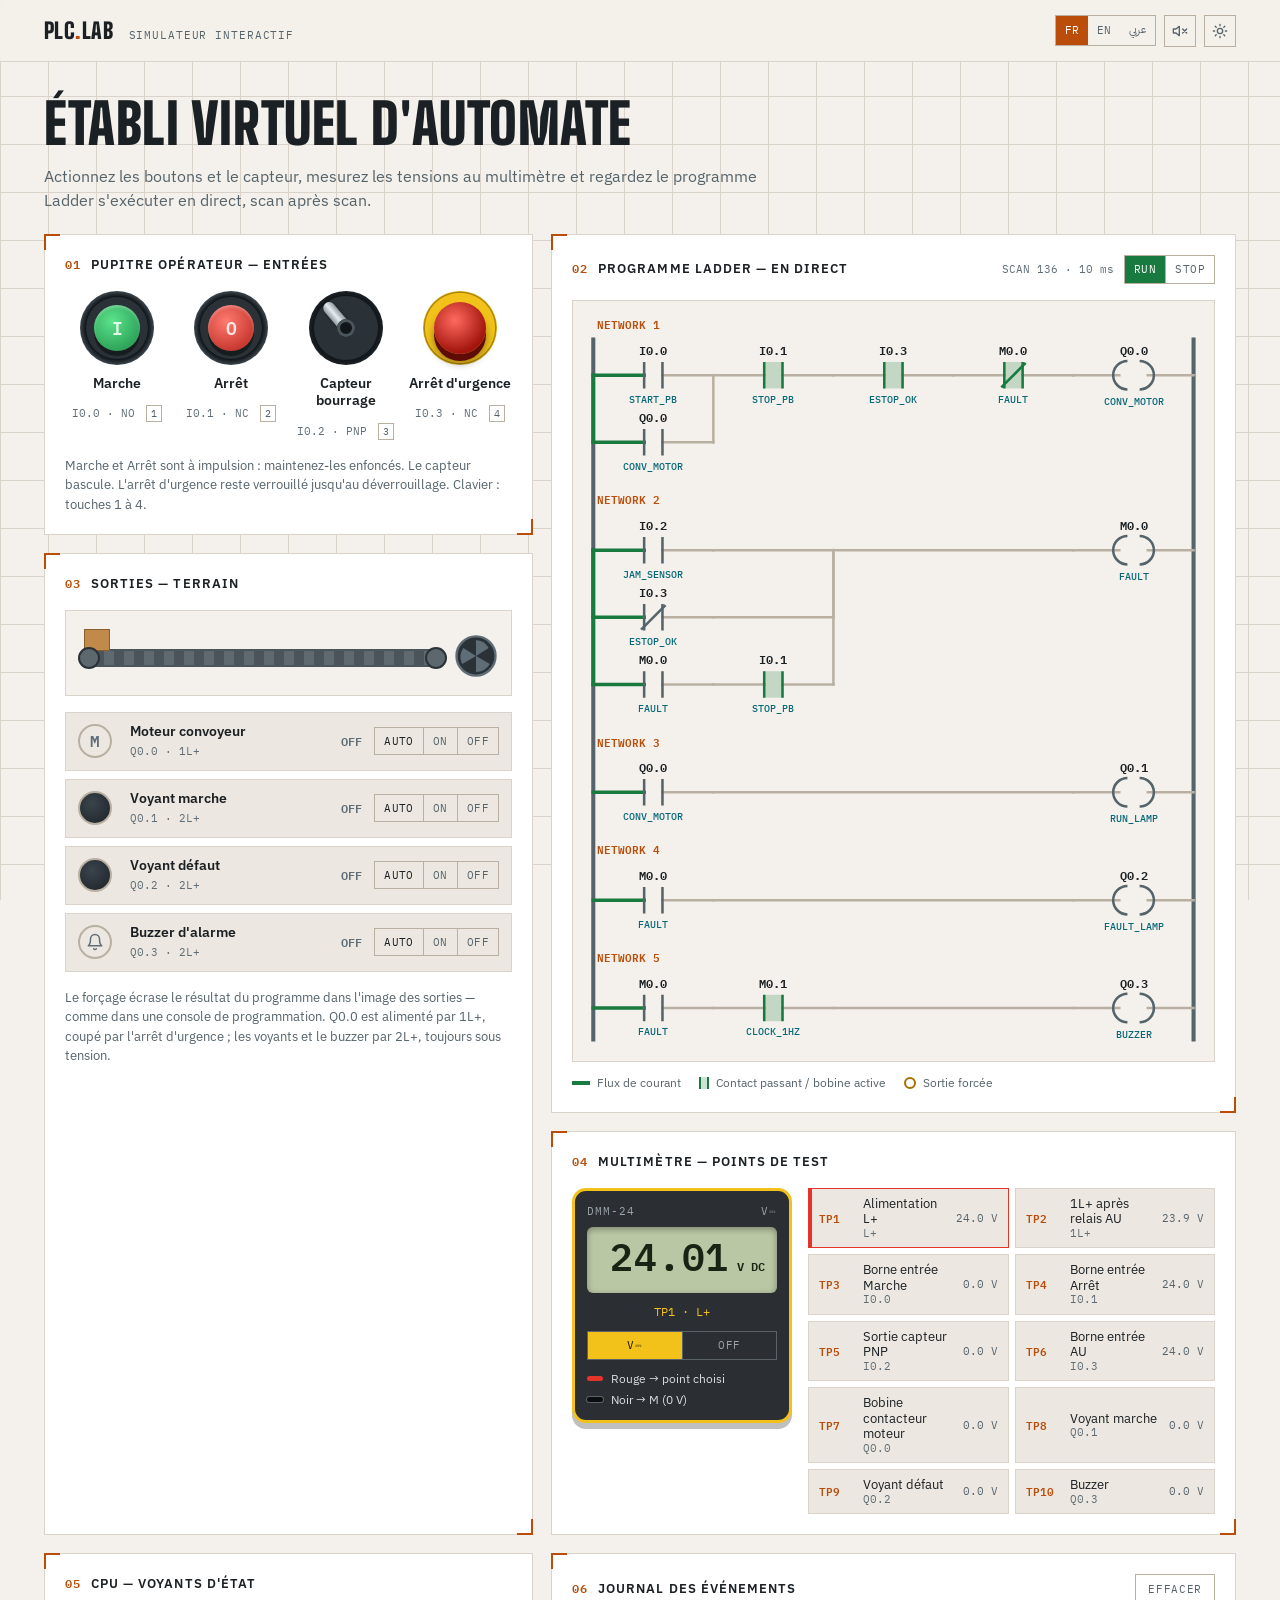
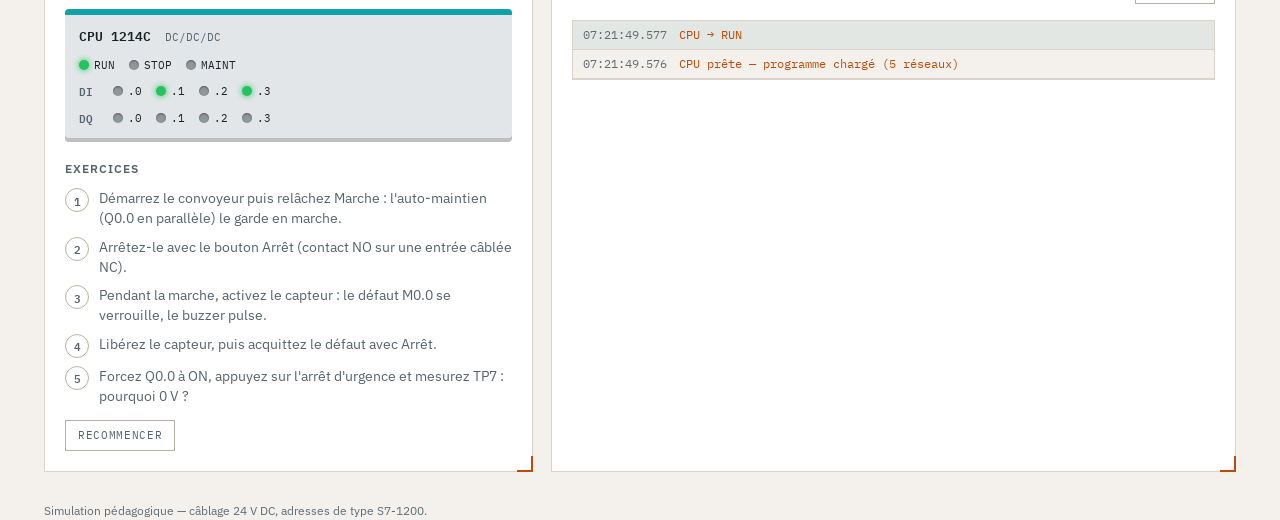
==== plc-lab/index.html @ 87f45513 "Add PLC Lab: interactive PLC workbench simulator Standalone static app in plc-lab/: momentary Start/" ====
<!DOCTYPE html>
<html lang="fr">
<head>
<meta charset="UTF-8">
<meta name="viewport" content="width=device-width, initial-scale=1.0">
<title>PLC Lab — Simulateur interactif d'automate</title>
<meta name="description" content="Établi virtuel en temps réel : boutons, capteur, arrêt d'urgence, multimètre, schéma à contacts (Ladder) animé et sorties d'un convoyeur.">
<meta name="theme-color" content="#12171A">
<link rel="icon" href="assets/favicon.svg" type="image/svg+xml">
<link rel="preconnect" href="https://fonts.googleapis.com">
<link rel="preconnect" href="https://fonts.gstatic.com" crossorigin>
<link href="https://fonts.googleapis.com/css2?family=Big+Shoulders+Display:wght@700;900&family=IBM+Plex+Sans:wght@400;500;600&family=IBM+Plex+Mono:wght@400;500;600&family=IBM+Plex+Sans+Arabic:wght@400;500;600;700&display=swap" rel="stylesheet">
<script>
  /* Language, direction and theme before first paint, so RTL / light mode never flash. */
  (function () {
    var l = 'fr', th = 'dark';
    try {
      var q = new URLSearchParams(location.search).get('lang'), s = localStorage.getItem('plclab.lang');
      l = /^(fr|en|ar)$/.test(q) ? q : /^(fr|en|ar)$/.test(s) ? s : 'fr';
      var st = localStorage.getItem('plclab.theme');
      th = (st === 'light' || st === 'dark') ? st : (matchMedia('(prefers-color-scheme: light)').matches ? 'light' : 'dark');
    } catch (e) {}
    document.documentElement.lang = l;
    document.documentElement.dir = l === 'ar' ? 'rtl' : 'ltr';
    document.documentElement.setAttribute('data-theme', th);
  })();
</script>
<link rel="stylesheet" href="css/style.css">
</head>
<body>

<header>
  <div class="wrap bar">
    <div class="logo">PLC<span>.</span>LAB <small data-i18n="brand.sub">Simulateur interactif</small></div>
    <div class="bar-right">
      <div class="lang" role="group" data-i18n-label="lang.label" aria-label="Langue">
        <button type="button" data-lang="fr" lang="fr" aria-pressed="true">FR</button>
        <button type="button" data-lang="en" lang="en" aria-pressed="false">EN</button>
        <button type="button" data-lang="ar" lang="ar" aria-pressed="false">عربي</button>
      </div>
      <button type="button" class="icon-btn" id="soundToggle" aria-pressed="false" data-i18n-label="sound.toggle" aria-label="Son du buzzer">
        <svg class="ico-on" viewBox="0 0 24 24" width="16" height="16" fill="none" stroke="currentColor" stroke-width="2" stroke-linecap="round" stroke-linejoin="round" aria-hidden="true"><path d="M11 5 6 9H2v6h4l5 4z"/><path d="M15.5 8.5a5 5 0 0 1 0 7M19 5a10 10 0 0 1 0 14"/></svg>
        <svg class="ico-off" viewBox="0 0 24 24" width="16" height="16" fill="none" stroke="currentColor" stroke-width="2" stroke-linecap="round" stroke-linejoin="round" aria-hidden="true"><path d="M11 5 6 9H2v6h4l5 4z"/><path d="m22 9-6 6M16 9l6 6"/></svg>
      </button>
      <button type="button" class="icon-btn" id="themeToggle" data-i18n-label="theme.toggle" aria-label="Thème clair / sombre">
        <svg class="ico-sun" viewBox="0 0 24 24" width="16" height="16" fill="none" stroke="currentColor" stroke-width="2" stroke-linecap="round" aria-hidden="true"><circle cx="12" cy="12" r="4"/><path d="M12 2v2M12 20v2M4.9 4.9l1.4 1.4M17.7 17.7l1.4 1.4M2 12h2M20 12h2M4.9 19.1l1.4-1.4M17.7 6.3l1.4-1.4"/></svg>
        <svg class="ico-moon" viewBox="0 0 24 24" width="16" height="16" fill="none" stroke="currentColor" stroke-width="2" stroke-linecap="round" stroke-linejoin="round" aria-hidden="true"><path d="M21 12.8A9 9 0 1 1 11.2 3a7 7 0 0 0 9.8 9.8z"/></svg>
      </button>
    </div>
  </div>
</header>

<main class="wrap">
  <section class="intro">
    <h1 data-i18n="intro.title">Établi virtuel d'automate</h1>
    <p data-i18n="intro.p">Actionnez les boutons et le capteur, mesurez les tensions au multimètre et regardez le programme Ladder s'exécuter en direct, scan après scan.</p>
  </section>

  <div class="grid">
    <!-- ===== FIELD INPUTS ===== -->
    <section class="panel p-inputs" aria-labelledby="h-inputs">
      <h2 id="h-inputs"><span class="num">01</span><span data-i18n="in.title">Pupitre opérateur — entrées</span></h2>
      <div class="inputs">
        <div class="device">
          <button type="button" class="pb pb-start" id="btnStart" aria-pressed="false" data-i18n-label="in.start.label" aria-label="Bouton Marche (maintenir)"><span>I</span></button>
          <div class="dev-name" data-i18n="in.start">Marche</div>
          <div class="dev-meta mono">I0.0 · NO <kbd>1</kbd></div>
        </div>
        <div class="device">
          <button type="button" class="pb pb-stop" id="btnStop" aria-pressed="false" data-i18n-label="in.stop.label" aria-label="Bouton Arrêt (maintenir)"><span>O</span></button>
          <div class="dev-name" data-i18n="in.stop">Arrêt</div>
          <div class="dev-meta mono">I0.1 · NC <kbd>2</kbd></div>
        </div>
        <div class="device">
          <button type="button" class="toggle" id="swSensor" role="switch" aria-checked="false" data-i18n-label="in.sensor.label" aria-label="Capteur de bourrage"><span class="lever"></span></button>
          <div class="dev-name" data-i18n="in.sensor">Capteur</div>
          <div class="dev-meta mono">I0.2 · PNP <kbd>3</kbd></div>
        </div>
        <div class="device">
          <button type="button" class="estop" id="btnEstop" aria-pressed="false" data-i18n-label="in.estop.label" aria-label="Arrêt d'urgence (verrouillé)"><span class="mushroom"></span></button>
          <div class="dev-name" data-i18n="in.estop">Arrêt d'urgence</div>
          <div class="dev-meta mono">I0.3 · NC <kbd>4</kbd></div>
        </div>
      </div>
      <p class="hint" data-i18n="in.hint">Marche et Arrêt sont à impulsion : maintenez‑les enfoncés. Le capteur bascule. L'arrêt d'urgence reste verrouillé jusqu'au déverrouillage.</p>
    </section>

    <!-- ===== LADDER ===== -->
    <section class="panel p-ladder" aria-labelledby="h-ladder">
      <div class="panel-head">
        <h2 id="h-ladder"><span class="num">02</span><span data-i18n="lad.title">Programme Ladder — en direct</span></h2>
        <div class="cpu-ctl">
          <span class="scan mono" id="scanInfo">SCAN 0</span>
          <div class="seg" role="group" data-i18n-label="cpu.mode" aria-label="Mode de la CPU">
            <button type="button" data-mode="run" aria-pressed="true">RUN</button>
            <button type="button" data-mode="stop" aria-pressed="false">STOP</button>
          </div>
        </div>
      </div>
      <div class="ladder-scroll" dir="ltr"><svg id="ladder" class="ladder" role="img" data-i18n-label="lad.label" aria-label="Schéma à contacts"></svg></div>
      <div class="legend">
        <span><i class="lg lg-pow"></i><span data-i18n="lad.leg.power">Flux de courant</span></span>
        <span><i class="lg lg-true"></i><span data-i18n="lad.leg.true">Contact passant / bobine active</span></span>
        <span><i class="lg lg-force"></i><span data-i18n="lad.leg.force">Sortie forcée</span></span>
      </div>
    </section>

    <!-- ===== OUTPUTS ===== -->
    <section class="panel p-outputs" aria-labelledby="h-outputs">
      <h2 id="h-outputs"><span class="num">03</span><span data-i18n="out.title">Sorties — terrain</span></h2>

      <div class="conveyor" id="conveyor" aria-hidden="true">
        <div class="belt"><div class="boxes"><i></i><i></i><i></i></div></div>
        <div class="rollers"><b></b><b></b></div>
        <div class="motor"><svg viewBox="0 0 40 40"><circle cx="20" cy="20" r="17"/><g class="fan"><path d="M20 20 L20 6 A14 14 0 0 1 31 13 Z"/><path d="M20 20 L32 27 A14 14 0 0 1 20 34 Z" /><path d="M20 20 L8 27 A14 14 0 0 1 9 13 Z"/></g></svg></div>
      </div>

      <div class="outputs">
        <div class="out" data-out="Q0.0">
          <div class="out-ico ico-motor" aria-hidden="true">M</div>
          <div class="out-txt"><div class="dev-name" data-i18n="out.motor">Moteur convoyeur</div><div class="dev-meta mono">Q0.0 · 1L+</div></div>
          <div class="state mono" data-state>OFF</div>
          <div class="seg force" role="group" data-i18n-label="out.force" aria-label="Forçage">
            <button type="button" data-force="auto" aria-pressed="true">AUTO</button><button type="button" data-force="on" aria-pressed="false">ON</button><button type="button" data-force="off" aria-pressed="false">OFF</button>
          </div>
        </div>
        <div class="out" data-out="Q0.1">
          <div class="out-ico lamp lamp-green" aria-hidden="true"></div>
          <div class="out-txt"><div class="dev-name" data-i18n="out.run">Voyant marche</div><div class="dev-meta mono">Q0.1 · 2L+</div></div>
          <div class="state mono" data-state>OFF</div>
          <div class="seg force" role="group" data-i18n-label="out.force" aria-label="Forçage">
            <button type="button" data-force="auto" aria-pressed="true">AUTO</button><button type="button" data-force="on" aria-pressed="false">ON</button><button type="button" data-force="off" aria-pressed="false">OFF</button>
          </div>
        </div>
        <div class="out" data-out="Q0.2">
          <div class="out-ico lamp lamp-red" aria-hidden="true"></div>
          <div class="out-txt"><div class="dev-name" data-i18n="out.fault">Voyant défaut</div><div class="dev-meta mono">Q0.2 · 2L+</div></div>
          <div class="state mono" data-state>OFF</div>
          <div class="seg force" role="group" data-i18n-label="out.force" aria-label="Forçage">
            <button type="button" data-force="auto" aria-pressed="true">AUTO</button><button type="button" data-force="on" aria-pressed="false">ON</button><button type="button" data-force="off" aria-pressed="false">OFF</button>
          </div>
        </div>
        <div class="out" data-out="Q0.3">
          <div class="out-ico ico-buzzer" aria-hidden="true"><svg viewBox="0 0 24 24" fill="none" stroke="currentColor" stroke-width="2" stroke-linecap="round" stroke-linejoin="round"><path d="M6 8a6 6 0 0 1 12 0c0 7 3 9 3 9H3s3-2 3-9"/><path d="M10.3 21a1.9 1.9 0 0 0 3.4 0"/></svg></div>
          <div class="out-txt"><div class="dev-name" data-i18n="out.buzzer">Buzzer d'alarme</div><div class="dev-meta mono">Q0.3 · 2L+</div></div>
          <div class="state mono" data-state>OFF</div>
          <div class="seg force" role="group" data-i18n-label="out.force" aria-label="Forçage">
            <button type="button" data-force="auto" aria-pressed="true">AUTO</button><button type="button" data-force="on" aria-pressed="false">ON</button><button type="button" data-force="off" aria-pressed="false">OFF</button>
          </div>
        </div>
      </div>
      <p class="hint" data-i18n="out.hint">Le forçage écrase le résultat du programme dans l'image des sorties — comme dans une console de programmation. Q0.0 est alimenté par 1L+, coupé par l'arrêt d'urgence ; les voyants et le buzzer par 2L+, toujours sous tension.</p>
    </section>

    <!-- ===== MULTIMETER ===== -->
    <section class="panel p-meter" aria-labelledby="h-meter">
      <h2 id="h-meter"><span class="num">04</span><span data-i18n="dmm.title">Multimètre — points de test</span></h2>
      <div class="meter-wrap">
        <div class="dmm">
          <div class="dmm-top mono"><span>DMM-24</span><span id="dmmMode">V⎓</span></div>
          <div class="lcd mono" dir="ltr" aria-live="polite"><span id="dmmValue">0.00</span><small id="dmmUnit">V DC</small></div>
          <div class="dmm-probe mono" id="dmmProbe">TP1</div>
          <div class="seg dmm-dial" role="group" data-i18n-label="dmm.mode" aria-label="Calibre">
            <button type="button" data-dmm="vdc" aria-pressed="true">V⎓</button><button type="button" data-dmm="off" aria-pressed="false">OFF</button>
          </div>
          <div class="leads"><span class="lead red" data-i18n="dmm.red">Rouge → point choisi</span><span class="lead black" data-i18n="dmm.black">Noir → M (0 V)</span></div>
        </div>
        <div class="tps" id="testPoints" role="group" data-i18n-label="dmm.tps" aria-label="Points de test"></div>
      </div>
    </section>

    <!-- ===== PLC MODULE + EXERCISES ===== -->
    <section class="panel p-cpu" aria-labelledby="h-cpu">
      <h2 id="h-cpu"><span class="num">05</span><span data-i18n="cpu.title">CPU — voyants d'état</span></h2>
      <div class="cpu mono" dir="ltr">
        <div class="cpu-name">CPU 1214C <small>DC/DC/DC</small></div>
        <div class="cpu-leds">
          <span><i class="led" id="ledRun"></i>RUN</span>
          <span><i class="led led-y" id="ledStop"></i>STOP</span>
          <span><i class="led led-y" id="ledForce"></i>MAINT</span>
        </div>
        <div class="io-row"><span class="io-lbl">DI</span><span class="io" id="ioI"></span></div>
        <div class="io-row"><span class="io-lbl">DQ</span><span class="io" id="ioQ"></span></div>
      </div>

      <h3 data-i18n="ex.title">Exercices</h3>
      <ol class="exercises" id="exercises">
        <li data-ex="seal"><span data-i18n="ex.seal">Démarrez le convoyeur puis relâchez Marche : l'auto‑maintien (Q0.0 en parallèle) le garde en marche.</span></li>
        <li data-ex="stop"><span data-i18n="ex.stop">Arrêtez‑le avec le bouton Arrêt (contact NO sur une entrée câblée NC).</span></li>
        <li data-ex="latch"><span data-i18n="ex.latch">Pendant la marche, activez le capteur : le défaut M0.0 se verrouille, le buzzer clignote.</span></li>
        <li data-ex="reset"><span data-i18n="ex.reset">Libérez le capteur, puis acquittez le défaut avec Arrêt.</span></li>
        <li data-ex="measure"><span data-i18n="ex.measure">Forcez Q0.0 à ON, appuyez sur l'arrêt d'urgence et mesurez TP7 : pourquoi 0 V ?</span></li>
      </ol>
      <button type="button" class="btn-ghost" id="exReset" data-i18n="ex.again">Recommencer</button>
    </section>

    <!-- ===== EVENT LOG ===== -->
    <section class="panel p-log" aria-labelledby="h-log">
      <div class="panel-head">
        <h2 id="h-log"><span class="num">06</span><span data-i18n="log.title">Journal des événements</span></h2>
        <button type="button" class="btn-ghost" id="logClear" data-i18n="log.clear">Effacer</button>
      </div>
      <ul class="log mono" id="log" dir="ltr" aria-live="off"></ul>
    </section>
  </div>
</main>

<footer class="wrap">
  <span data-i18n="foot">Simulation pédagogique — câblage 24 V DC, adresses de type S7‑1200.</span>
</footer>

<script src="js/i18n.js"></script>
<script src="js/ladder.js"></script>
<script src="js/app.js"></script>
</body>
</html>
---- plc-lab/css/style.css ----
:root{
  --bg:#12171A;
  --panel:#181F23;
  --panel-2:#1E262B;
  --line:#2B3439;
  --line-bright:#3C4850;
  --text:#EAF0F2;
  --text-dim:#8FA0A8;
  --text-faint:#5C6A70;
  --orange:#FF7A1A;
  --cyan:#4FD1E8;
  --green:#5FD98A;
  --red:#FF5A4E;
  --yellow:#FFC83D;
  --wire-off:#3C4850;
  --header-bg:rgba(18,23,26,0.88);
  --lcd-bg:#B9C7A4;
  --lcd-text:#1A2414;
  color-scheme:dark;
}
html[data-theme="light"]{
  --bg:#F4F1EC;
  --panel:#FFFFFF;
  --panel-2:#ECE8E1;
  --line:#D9D3CA;
  --line-bright:#B9B0A2;
  --text:#1B2024;
  --text-dim:#55636B;
  --text-faint:#5F6D76;
  --orange:#B94D09;
  --cyan:#086878;
  --green:#187A3E;
  --red:#C62A1F;
  --yellow:#A86E00;
  --wire-off:#B9B0A2;
  --header-bg:rgba(244,241,236,0.9);
  color-scheme:light;
}

*{box-sizing:border-box; margin:0; padding:0;}
body{
  background:var(--bg); color:var(--text);
  font-family:'IBM Plex Sans', sans-serif; line-height:1.5;
  background-image:linear-gradient(var(--line) 1px, transparent 1px), linear-gradient(90deg, var(--line) 1px, transparent 1px);
  background-size:48px 48px; background-attachment:fixed;
  -webkit-tap-highlight-color:transparent;
}
html[lang="ar"] body{font-family:'IBM Plex Sans Arabic', 'IBM Plex Sans', sans-serif;}
@media (prefers-reduced-motion: reduce){
  *{animation-duration:0.01ms !important; animation-iteration-count:1 !important; transition-duration:0.01ms !important;}
}
.mono, kbd{font-family:'IBM Plex Mono', monospace;}
button{font:inherit; color:inherit; cursor:pointer; background:none; border:0;}
button:focus-visible{outline:2px solid var(--cyan); outline-offset:3px;}
.wrap{max-width:1240px; margin:0 auto; padding:0 24px;}
@media (max-width:600px){ .wrap{padding:0 16px;} }

/* ===== header ===== */
header{position:sticky; top:0; z-index:20; background:var(--header-bg); backdrop-filter:blur(6px); border-bottom:1px solid var(--line);}
.bar{display:flex; align-items:center; justify-content:space-between; gap:12px; padding:14px 24px;}
.logo{font-family:'Big Shoulders Display', sans-serif; font-weight:900; font-size:22px; letter-spacing:0.02em; white-space:nowrap;}
.logo span{color:var(--orange);}
.logo small{font-family:'IBM Plex Mono', monospace; font-weight:400; font-size:11px; letter-spacing:0.08em; color:var(--text-dim); text-transform:uppercase; margin-inline-start:10px;}
@media (max-width:600px){ .logo small{display:none;} .bar{padding:12px 16px;} }
.bar-right{display:flex; align-items:center; gap:8px;}
.lang{display:flex; border:1px solid var(--line-bright);}
.lang button{font-family:'IBM Plex Mono', monospace; font-size:11px; padding:6px 9px; color:var(--text-dim);}
.lang button[lang="ar"]{font-family:'IBM Plex Sans Arabic', sans-serif;}
.lang button[aria-pressed="true"]{background:var(--orange); color:#161311;}
html[data-theme="light"] .lang button[aria-pressed="true"]{color:#fff;}
.icon-btn{width:32px; height:32px; display:grid; place-items:center; border:1px solid var(--line-bright); color:var(--text-dim);}
.icon-btn:hover{color:var(--cyan); border-color:var(--cyan);}
.ico-sun, html[data-theme="light"] .ico-moon{display:none;}
html[data-theme="light"] .ico-sun{display:block;}
#soundToggle .ico-on, #soundToggle[aria-pressed="true"] .ico-off{display:none;}
#soundToggle[aria-pressed="true"] .ico-on{display:block;}
#soundToggle[aria-pressed="true"]{color:var(--orange); border-color:var(--orange);}

/* ===== intro ===== */
.intro{padding:34px 0 22px; max-width:760px;}
h1{font-family:'Big Shoulders Display', sans-serif; font-weight:900; font-size:clamp(34px, 6vw, 56px); line-height:1; text-transform:uppercase; letter-spacing:0.01em;}
html[lang="ar"] h1{font-family:'IBM Plex Sans Arabic', sans-serif; font-weight:700; text-transform:none; line-height:1.25;}
.intro p{color:var(--text-dim); margin-top:12px; font-size:16px;}

/* ===== grid of panels ===== */
.grid{display:grid; grid-template-columns:minmax(0, 5fr) minmax(0, 7fr); gap:18px; padding-bottom:30px;}
.p-inputs{grid-column:1; grid-row:1;}
.p-outputs{grid-column:1; grid-row:2 / span 2;}
.p-ladder{grid-column:2; grid-row:1 / span 2;}
.p-meter{grid-column:2; grid-row:3;}
.p-cpu{grid-column:1; grid-row:4;}
.p-log{grid-column:2; grid-row:4;}
@media (max-width:980px){
  .grid{grid-template-columns:minmax(0, 1fr);}
  .grid > .panel{grid-column:1; grid-row:auto;}
}

.panel{position:relative; background:var(--panel); border:1px solid var(--line); padding:20px; min-width:0;}
.panel::before, .panel::after{content:""; position:absolute; width:14px; height:14px; pointer-events:none;}
.panel::before{top:-1px; left:-1px; border-top:2px solid var(--orange); border-left:2px solid var(--orange);}
.panel::after{bottom:-1px; right:-1px; border-bottom:2px solid var(--orange); border-right:2px solid var(--orange);}
@media (max-width:600px){ .panel{padding:16px;} }
h2{display:flex; align-items:baseline; gap:10px; font-size:13px; font-weight:600; letter-spacing:0.08em; text-transform:uppercase; margin-bottom:16px;}
html[lang="ar"] h2{letter-spacing:0; font-size:15px;}
h2 .num{font-family:'IBM Plex Mono', monospace; color:var(--orange); font-size:12px;}
h3{font-size:12px; font-weight:600; letter-spacing:0.08em; text-transform:uppercase; color:var(--text-dim); margin:22px 0 10px;}
.panel-head{display:flex; align-items:baseline; justify-content:space-between; gap:12px; flex-wrap:wrap; margin-bottom:16px;}
.panel-head h2{margin-bottom:0;}
.hint{color:var(--text-dim); font-size:13px; margin-top:16px;}
.dev-name{font-weight:600; font-size:14px; line-height:1.25;}
.dev-meta{font-size:11px; color:var(--text-faint); margin-top:3px;}
kbd{display:inline-block; font-size:10px; border:1px solid var(--line-bright); padding:0 4px; margin-inline-start:4px; color:var(--text-dim);}
@media (hover:none){ kbd{display:none;} }

.seg{display:inline-flex; border:1px solid var(--line-bright);}
.seg button{font-family:'IBM Plex Mono', monospace; font-size:11px; padding:5px 9px; color:var(--text-dim); letter-spacing:0.04em;}
.seg button + button{border-inline-start:1px solid var(--line-bright);}
.seg button[aria-pressed="true"]{background:var(--panel-2); color:var(--text);}
.seg [data-mode="run"][aria-pressed="true"]{background:var(--green); color:#0D1A12;}
.seg [data-mode="stop"][aria-pressed="true"]{background:var(--yellow); color:#1E1500;}
.seg [data-force="on"][aria-pressed="true"], .seg [data-force="off"][aria-pressed="true"]{background:var(--yellow); color:#1E1500;}
html[data-theme="light"] .seg [aria-pressed="true"][data-mode], html[data-theme="light"] .seg [aria-pressed="true"][data-force="on"], html[data-theme="light"] .seg [aria-pressed="true"][data-force="off"]{color:#fff;}
.btn-ghost{font-family:'IBM Plex Mono', monospace; font-size:11px; letter-spacing:0.06em; text-transform:uppercase; border:1px solid var(--line-bright); padding:6px 12px; color:var(--text-dim);}
.btn-ghost:hover{color:var(--cyan); border-color:var(--cyan);}

/* ===== inputs ===== */
.inputs{display:grid; grid-template-columns:repeat(4, minmax(0, 1fr)); gap:10px; text-align:center;}
@media (max-width:420px){ .inputs{grid-template-columns:repeat(2, minmax(0, 1fr)); row-gap:22px;} }
.device{display:flex; flex-direction:column; align-items:center; gap:10px; min-width:0;}
.pb, .toggle, .estop{width:74px; height:74px; border-radius:50%; position:relative; touch-action:none; user-select:none; -webkit-user-select:none;}
.pb{background:radial-gradient(circle at 50% 50%, #2A3238 58%, #11161A 60%, #3A444B 70%, #1C2328 100%); }
.pb span{position:absolute; inset:14px; border-radius:50%; display:grid; place-items:center; font-family:'IBM Plex Mono', monospace; font-weight:600; font-size:18px; color:rgba(255,255,255,0.85); transition:transform 0.06s, box-shadow 0.06s; box-shadow:0 5px 0 rgba(0,0,0,0.45), inset 0 2px 3px rgba(255,255,255,0.3);}
.pb-start span{background:radial-gradient(circle at 40% 35%, #5BE38B, #1D8C47);}
.pb-stop span{background:radial-gradient(circle at 40% 35%, #FF7A70, #B32118);}
.pb.down span{transform:translateY(4px); box-shadow:0 1px 0 rgba(0,0,0,0.45), inset 0 3px 6px rgba(0,0,0,0.45);}
.toggle{background:radial-gradient(circle, #2A3238 60%, #11161A 62%, #3A444B 100%);}
.toggle .lever{position:absolute; left:50%; top:50%; width:12px; height:36px; margin-left:-6px; margin-top:-32px; border-radius:6px; background:linear-gradient(90deg, #8D99A0, #E6ECEF, #8D99A0); transform-origin:50% 32px; transform:rotate(-40deg); transition:transform 0.15s; box-shadow:0 2px 3px rgba(0,0,0,0.5);}
.toggle::after{content:""; position:absolute; left:50%; top:50%; width:18px; height:18px; margin:-9px; border-radius:50%; background:#11161A; box-shadow:inset 0 0 0 3px #4A555C;}
.toggle[aria-checked="true"] .lever{transform:rotate(40deg);}
.toggle[aria-checked="true"]{box-shadow:0 0 0 2px var(--cyan);}
.estop{background:radial-gradient(circle, #F2C21B 66%, #A9820A 68%, #F2C21B 72%, #8A6A05 100%);}
.estop .mushroom{position:absolute; inset:11px; border-radius:50%; background:radial-gradient(circle at 40% 35%, #FF6A5F, #A3150D 70%); box-shadow:0 7px 0 #5F0B06, 0 9px 8px rgba(0,0,0,0.4); transition:transform 0.1s, box-shadow 0.1s;}
.estop[aria-pressed="true"] .mushroom{transform:translateY(5px) scale(0.96); box-shadow:0 2px 0 #5F0B06, inset 0 2px 6px rgba(0,0,0,0.4);}
.estop[aria-pressed="true"]{animation:estop-ring 1s infinite;}
@keyframes estop-ring{50%{box-shadow:0 0 0 4px rgba(255,90,78,0.45);}}

/* ===== ladder ===== */
.cpu-ctl{display:flex; align-items:center; gap:10px;}
.scan{font-size:11px; color:var(--text-faint);}
.ladder-scroll{overflow-x:auto; border:1px solid var(--line); background:var(--bg); padding:6px 4px; -webkit-overflow-scrolling:touch;}
.ladder{display:block; width:100%; height:auto;}
.ladder .rail{stroke:var(--text-dim); stroke-width:4;}
.ladder .w{stroke:var(--wire-off); stroke-width:2.5; stroke-linecap:square; transition:stroke 0.05s;}
.ladder .w.pow{stroke:var(--green); stroke-width:3.5;}
.ladder .sym{fill:none; stroke:var(--text-dim); stroke-width:2.5;}
.ladder .sym.true{stroke:var(--green);}
.ladder .pad{fill:transparent;}
.ladder .pad.true{fill:color-mix(in srgb, var(--green) 22%, transparent);}
.ladder .coil.true{stroke:var(--green); stroke-width:3.5;}
.ladder .coil.forced{stroke:var(--yellow);}
.ladder .addr{font:600 12px 'IBM Plex Mono', monospace; fill:var(--text); text-anchor:middle;}
.ladder .tag{font:500 10px 'IBM Plex Mono', monospace; fill:var(--cyan); text-anchor:middle;}
.ladder .cmt{font:400 11.5px 'IBM Plex Sans', 'IBM Plex Sans Arabic', sans-serif; fill:var(--text-dim);}
.ladder .cmt-n{font:600 10.5px 'IBM Plex Mono', monospace; fill:var(--orange);}
.ladder .fbadge{font:700 11px 'IBM Plex Mono', monospace; fill:var(--yellow); opacity:0;}
.ladder .fbadge.show{opacity:1;}
.ladder.stopped .rail{stroke:var(--yellow);}
.legend{display:flex; flex-wrap:wrap; gap:6px 18px; margin-top:12px; font-size:12px; color:var(--text-dim);}
.legend > span{display:inline-flex; align-items:center; gap:7px;}
.lg{display:inline-block; width:18px; height:4px;}
.lg-pow{background:var(--green);}
.lg-true{height:12px; width:10px; border:2px solid var(--green); border-block:0; background:color-mix(in srgb, var(--green) 22%, transparent);}
.lg-force{height:12px; width:12px; border-radius:50%; border:2px solid var(--yellow);}

/* ===== outputs ===== */
.conveyor{position:relative; height:86px; margin-bottom:16px; border:1px solid var(--line); background:var(--bg); overflow:hidden;}
.belt{position:absolute; left:18px; right:70px; top:38px; height:18px; border-radius:9px; background:repeating-linear-gradient(90deg, #2E373D 0 10px, #232A2F 10px 20px); box-shadow:inset 0 0 0 2px #4A555C;}
html[data-theme="light"] .belt{background:repeating-linear-gradient(90deg, #5E6970 0 10px, #4A545A 10px 20px);}
.conveyor.running .belt{animation:belt 0.5s linear infinite;}
@keyframes belt{to{background-position:20px 0;}}
.boxes{position:absolute; left:0; right:0; bottom:16px; height:24px;}
.boxes i{position:absolute; bottom:0; width:26px; height:22px; background:#C08A4A; border:1px solid #8A5E2C; animation:box 6s linear infinite; animation-play-state:paused;}
.boxes i:nth-child(2){animation-delay:-2s;} .boxes i:nth-child(3){animation-delay:-4s;}
.conveyor.running .boxes i{animation-play-state:running;}
@keyframes box{from{left:-30px;} to{left:100%;}}
.rollers b{position:absolute; top:36px; width:22px; height:22px; border-radius:50%; background:#5C676E; border:2px solid #2A3238;}
.rollers b:first-child{left:12px;} .rollers b:last-child{right:64px;}
.motor{position:absolute; right:12px; top:22px; width:46px; height:46px;}
.motor svg{width:100%; height:100%;}
.motor circle{fill:#2A3238; stroke:var(--text-faint); stroke-width:2;}
.motor .fan path{fill:var(--text-faint);}
.motor .fan{transform-origin:20px 20px;}
.conveyor.running .motor circle{stroke:var(--green);}
.conveyor.running .motor .fan path{fill:var(--green);}
.conveyor.running .motor .fan{animation:spin 0.6s linear infinite;}
@keyframes spin{to{transform:rotate(360deg);}}
[dir="rtl"] .conveyor{direction:ltr;}

.outputs{display:flex; flex-direction:column; gap:8px;}
.out{display:grid; grid-template-columns:40px minmax(0, 1fr) auto auto; align-items:center; gap:12px; padding:10px 12px; border:1px solid var(--line); background:var(--panel-2);}
.out.forced{border-color:var(--yellow);}
@media (max-width:480px){
  .out{grid-template-columns:40px minmax(0, 1fr) auto;}
  .out .force{grid-column:1 / -1; justify-self:start;}
}
.out-ico{width:34px; height:34px; border-radius:50%; display:grid; place-items:center; color:var(--text-faint); border:2px solid var(--line-bright);}
.ico-motor{font-family:'IBM Plex Mono', monospace; font-weight:600;}
.ico-buzzer svg{width:18px; height:18px;}
.lamp{background:radial-gradient(circle at 40% 35%, #3A444B, #1C2328);}
.out.on .lamp-green{background:radial-gradient(circle at 40% 35%, #B8FFD0, #2EC266 60%); border-color:#2EC266; box-shadow:0 0 16px 3px rgba(46,194,102,0.6);}
.out.on .lamp-red{background:radial-gradient(circle at 40% 35%, #FFC4BE, #E5352A 60%); border-color:#E5352A; box-shadow:0 0 16px 3px rgba(229,53,42,0.6);}
.out.on .ico-motor{color:var(--green); border-color:var(--green);}
.out.on .ico-buzzer{color:var(--orange); border-color:var(--orange); animation:buzz 0.12s linear infinite;}
@keyframes buzz{50%{transform:translateX(1px) rotate(4deg);}}
.state{font-size:12px; font-weight:600; color:var(--text-faint); min-width:30px; text-align:end;}
.out.on .state{color:var(--green);}
.state.dead{color:var(--yellow);}

/* ===== multimeter ===== */
.meter-wrap{display:grid; grid-template-columns:220px minmax(0, 1fr); gap:16px; align-items:start;}
@media (max-width:640px){ .meter-wrap{grid-template-columns:minmax(0, 1fr);} }
.dmm{background:#2B2F33; border:3px solid #F2C21B; border-radius:14px; padding:12px; color:#D8DEE1; box-shadow:0 6px 0 rgba(0,0,0,0.25);}
.dmm-top{display:flex; justify-content:space-between; font-size:11px; letter-spacing:0.08em; color:#9AA5AB; margin-bottom:8px;}
.lcd{background:var(--lcd-bg); color:var(--lcd-text); border-radius:6px; padding:10px 12px; display:flex; align-items:baseline; justify-content:flex-end; gap:8px; min-height:66px; box-shadow:inset 0 2px 6px rgba(0,0,0,0.35);}
.lcd span{font-size:38px; font-weight:600; letter-spacing:0.02em; line-height:1;}
.lcd small{font-size:12px; font-weight:600;}
.meter-wrap.off .lcd{background:#7E8A72;}
.dmm-probe{font-size:12px; text-align:center; margin:10px 0; color:#F2C21B;}
.dmm-dial{display:flex; justify-content:center; width:100%; border-color:#5A636A;}
.dmm-dial button{flex:1; color:#9AA5AB;}
.dmm-dial button + button{border-color:#5A636A;}
.dmm-dial button[aria-pressed="true"]{background:#F2C21B; color:#1E1500;}
.leads{display:flex; flex-direction:column; gap:4px; margin-top:10px; font-size:11.5px;}
.lead{display:flex; align-items:center; gap:8px;}
.lead::before{content:""; width:16px; height:5px; border-radius:3px;}
.lead.red::before{background:#E5352A;} .lead.black::before{background:#0B0D0E; box-shadow:0 0 0 1px #5A636A;}
.tps{display:grid; grid-template-columns:repeat(2, minmax(0, 1fr)); gap:6px;}
@media (max-width:380px){ .tps{grid-template-columns:minmax(0, 1fr);} }
.tp{display:flex; align-items:center; gap:10px; text-align:start; border:1px solid var(--line); background:var(--panel-2); padding:7px 10px; min-width:0;}
.tp:hover{border-color:var(--line-bright);}
.tp[aria-pressed="true"]{border-color:#E5352A; box-shadow:inset 3px 0 0 #E5352A;}
[dir="rtl"] .tp[aria-pressed="true"]{box-shadow:inset -3px 0 0 #E5352A;}
.tp-id{font-size:11px; font-weight:600; color:var(--orange); min-width:34px;}
.tp-d{display:flex; flex-direction:column; flex:1; min-width:0; font-size:12.5px; line-height:1.25;}
.tp-d small{font-size:10.5px; color:var(--text-faint);}
.tp-v{font-size:11px; color:var(--text-dim); white-space:nowrap;}
.meter-wrap.off .tp-v{visibility:hidden;}

/* ===== CPU ===== */
.cpu{background:#D5D9DC; color:#1B2024; border-radius:4px; padding:12px 14px; border-top:6px solid #11A1A8; display:flex; flex-direction:column; gap:10px; box-shadow:0 4px 0 rgba(0,0,0,0.25);}
html[data-theme="light"] .cpu{background:#E3E6E8;}
.cpu-name{font-size:13px; font-weight:600;}
.cpu-name small{font-weight:400; color:#55636B; margin-left:6px;}
.cpu-leds, .io{display:flex; flex-wrap:wrap; gap:6px 14px; font-size:11px;}
.cpu-leds span, .io span{display:inline-flex; align-items:center; gap:5px;}
.io-row{display:flex; align-items:center; gap:10px;}
.io-lbl{font-size:11px; font-weight:600; width:24px; color:#55636B;}
.led{width:10px; height:10px; border-radius:50%; background:#8E979C; box-shadow:inset 0 1px 2px rgba(0,0,0,0.4);}
.led.on{background:#24C35E; box-shadow:0 0 6px #24C35E;}
.led-y.on{background:#F2B11B; box-shadow:0 0 6px #F2B11B;}

.exercises{list-style:none; counter-reset:ex; display:flex; flex-direction:column; gap:8px; margin-bottom:14px;}
.exercises li{counter-increment:ex; display:flex; gap:10px; font-size:13.5px; color:var(--text-dim);}
.exercises li::before{content:counter(ex); flex:0 0 22px; height:22px; border-radius:50%; border:1px solid var(--line-bright); display:grid; place-items:center; font:600 11px 'IBM Plex Mono', monospace; color:var(--text-dim);}
.exercises li.done{color:var(--text);}
.exercises li.done::before{content:"✓"; background:var(--green); border-color:var(--green); color:#0D1A12;}

/* ===== log ===== */
.log{list-style:none; font-size:12px; max-height:290px; overflow-y:auto; border:1px solid var(--line); background:var(--bg);}
.log li{display:flex; gap:12px; padding:5px 10px; border-bottom:1px solid var(--line); color:var(--text-dim);}
.log li:first-child{background:color-mix(in srgb, var(--cyan) 7%, transparent);}
.log time{color:var(--text-faint); flex-shrink:0;}
.log li span{overflow-wrap:anywhere;}
.log .q span{color:var(--green);}
.log .m span{color:var(--orange);}
.log .f span{color:var(--yellow);}
.log .ok span{color:var(--green); font-weight:600;}

footer{padding:10px 24px 40px; color:var(--text-faint); font-size:12px;}

/* Technical strings (addresses, terminals, readings) always read left-to-right, also in Arabic. */
.dev-meta, .tp-d small, .dmm-probe, .state, .scan, .tp-id{unicode-bidi:isolate;}
[dir="rtl"] .dev-meta, [dir="rtl"] .tp-d small, [dir="rtl"] .state, [dir="rtl"] .scan{direction:ltr; text-align:right;}
[dir="rtl"] .dmm-probe{direction:ltr;}
.dmm-top, .dmm-dial, .cpu-ctl .seg, .out .seg{direction:ltr;}
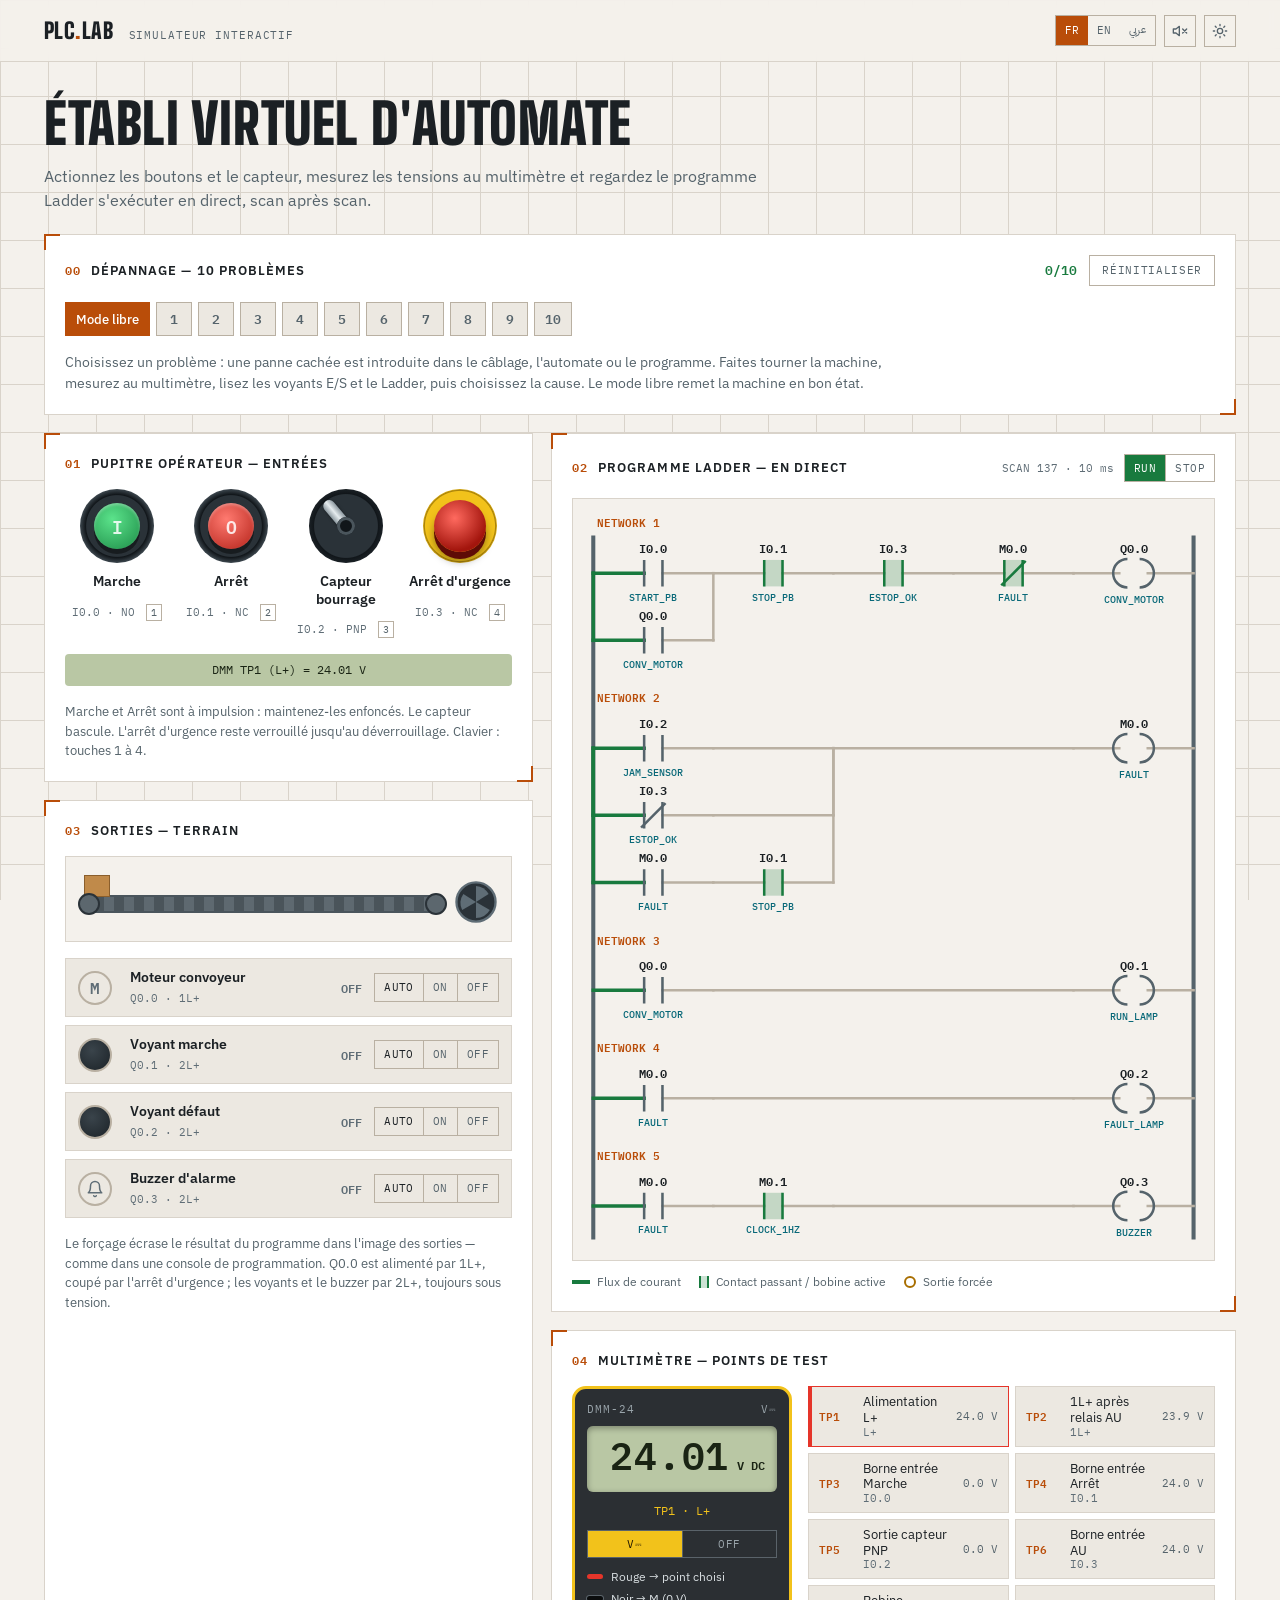
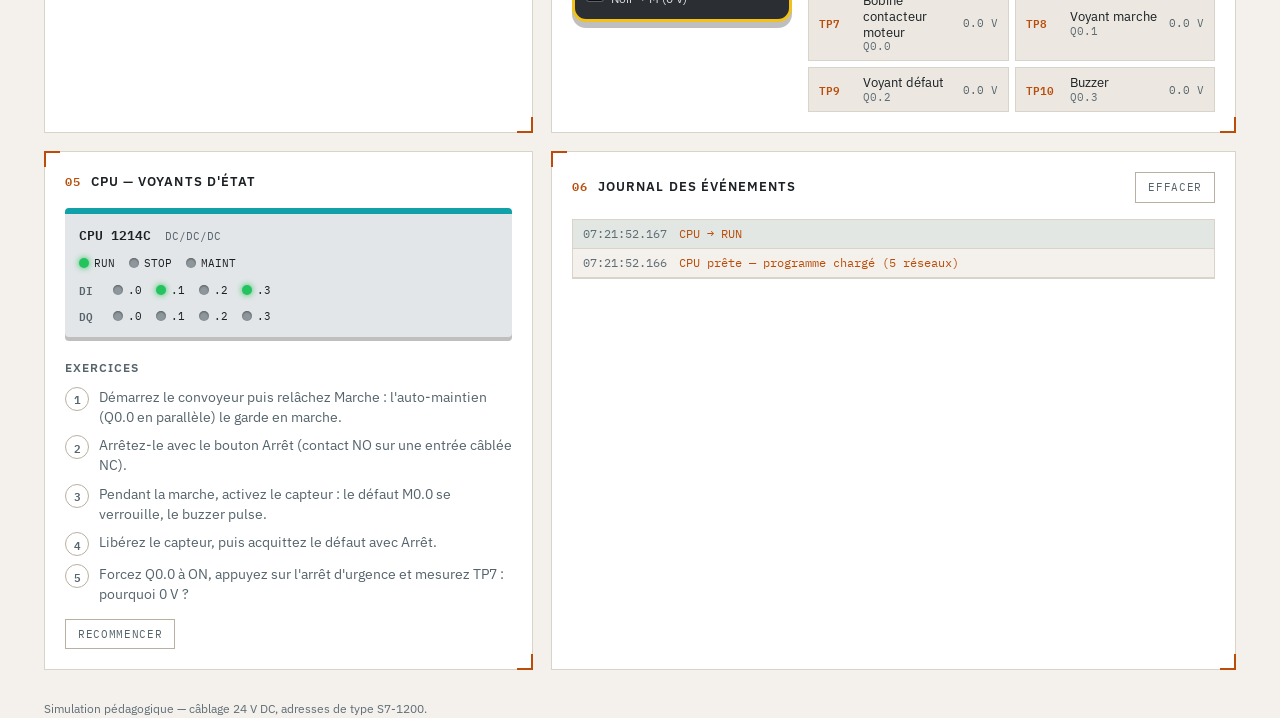
==== commit 7f6ef987: "PLC Lab: add 10 troubleshooting problems Each problem injects a hidden fault into the wiring (open S" ====
--- a/plc-lab/index.html
+++ b/plc-lab/index.html
@@ -56,6 +56,15 @@
     <p data-i18n="intro.p">Actionnez les boutons et le capteur, mesurez les tensions au multimètre et regardez le programme Ladder s'exécuter en direct, scan après scan.</p>
   </section>
 
+  <section class="panel p-problems" aria-labelledby="h-problems">
+    <div class="panel-head">
+      <h2 id="h-problems"><span class="num">00</span><span data-i18n="pb.title">Dépannage — 10 problèmes</span></h2>
+      <div class="pb-head-r"><span class="pb-score mono" id="pbScore">0/10</span><button type="button" class="btn-ghost" id="pbResetAll" data-i18n="pb.resetall">Réinitialiser</button></div>
+    </div>
+    <div class="pb-chips" id="pbChips" role="group" data-i18n-label="pb.title" aria-label="Problèmes"></div>
+    <div class="pb-card" id="pbCard"></div>
+  </section>
+
   <div class="grid">
     <!-- ===== FIELD INPUTS ===== -->
     <section class="panel p-inputs" aria-labelledby="h-inputs">
@@ -82,6 +91,7 @@
           <div class="dev-meta mono">I0.3 · NC <kbd>4</kbd></div>
         </div>
       </div>
+      <div class="mini-dmm mono" id="miniDmm" dir="ltr" aria-hidden="true">DMM</div>
       <p class="hint" data-i18n="in.hint">Marche et Arrêt sont à impulsion : maintenez‑les enfoncés. Le capteur bascule. L'arrêt d'urgence reste verrouillé jusqu'au déverrouillage.</p>
     </section>
 
--- a/plc-lab/css/style.css
+++ b/plc-lab/css/style.css
@@ -283,3 +283,39 @@
 [dir="rtl"] .dev-meta, [dir="rtl"] .tp-d small, [dir="rtl"] .state, [dir="rtl"] .scan{direction:ltr; text-align:right;}
 [dir="rtl"] .dmm-probe{direction:ltr;}
 .dmm-top, .dmm-dial, .cpu-ctl .seg, .out .seg{direction:ltr;}
+
+/* ===== troubleshooting problems ===== */
+.p-problems{margin-bottom:18px;}
+.pb-head-r{display:flex; align-items:center; gap:12px;}
+.pb-score{font-size:13px; font-weight:600; color:var(--green);}
+.pb-chips{display:flex; flex-wrap:wrap; gap:6px; margin-bottom:16px;}
+.chip{min-width:36px; height:34px; padding:0 10px; border:1px solid var(--line-bright); background:var(--panel-2); font:600 13px 'IBM Plex Mono', monospace; color:var(--text-dim);}
+.chip:hover{border-color:var(--cyan); color:var(--cyan);}
+.chip-free{font-family:inherit; font-weight:500; font-size:12.5px;}
+.chip.solved{border-color:var(--green); color:var(--green);}
+.chip.solved::after{content:" ✓"; font-size:11px;}
+.chip[aria-pressed="true"]{background:var(--orange); border-color:var(--orange); color:#161311;}
+html[data-theme="light"] .chip[aria-pressed="true"]{color:#fff;}
+.pb-card{max-width:860px;}
+.pb-intro{color:var(--text-dim); font-size:14px;}
+.pb-label{font-size:11px; letter-spacing:0.1em; color:var(--orange); text-transform:uppercase;}
+.pb-sym{font-size:17px; font-weight:500; margin:6px 0 6px; padding-inline-start:14px; border-inline-start:3px solid var(--orange);}
+.pb-tip{font-size:12.5px; color:var(--text-faint); margin-bottom:14px;}
+.opts{border:0; display:grid; grid-template-columns:repeat(2, minmax(0, 1fr)); gap:8px;}
+@media (max-width:640px){ .opts{grid-template-columns:minmax(0, 1fr);} }
+.opts legend{font-size:12px; font-weight:600; letter-spacing:0.08em; text-transform:uppercase; color:var(--text-dim); margin-bottom:8px;}
+html[lang="ar"] .opts legend{letter-spacing:0;}
+.opt{display:flex; align-items:flex-start; gap:10px; padding:9px 12px; border:1px solid var(--line); background:var(--panel-2); cursor:pointer; font-size:14px;}
+.opt:hover{border-color:var(--line-bright);}
+.opt input{accent-color:var(--orange); margin-top:4px; flex-shrink:0;}
+.opt:has(input:checked){border-color:var(--orange);}
+.pb-actions{display:flex; flex-wrap:wrap; gap:8px; margin-top:14px;}
+.btn-primary{font-family:'IBM Plex Mono', monospace; font-size:12px; font-weight:600; letter-spacing:0.06em; text-transform:uppercase; padding:8px 18px; background:var(--orange); color:#161311; border:1px solid var(--orange);}
+.btn-primary:hover{filter:brightness(1.1);}
+html[data-theme="light"] .btn-primary{color:#fff;}
+.pb-fb{margin-top:14px; padding:12px 14px; font-size:14px; border:1px solid; border-inline-start-width:4px;}
+.pb-fb.ok{border-color:var(--green); background:color-mix(in srgb, var(--green) 10%, transparent);}
+.pb-fb.ok b{color:var(--green);}
+.pb-fb.rev{border-color:var(--yellow); background:color-mix(in srgb, var(--yellow) 10%, transparent);}
+.pb-fb.no{border-color:var(--red); background:color-mix(in srgb, var(--red) 10%, transparent);}
+.mini-dmm{margin-top:16px; padding:7px 10px; font-size:12px; background:var(--lcd-bg); color:var(--lcd-text); border-radius:4px; text-align:center;}
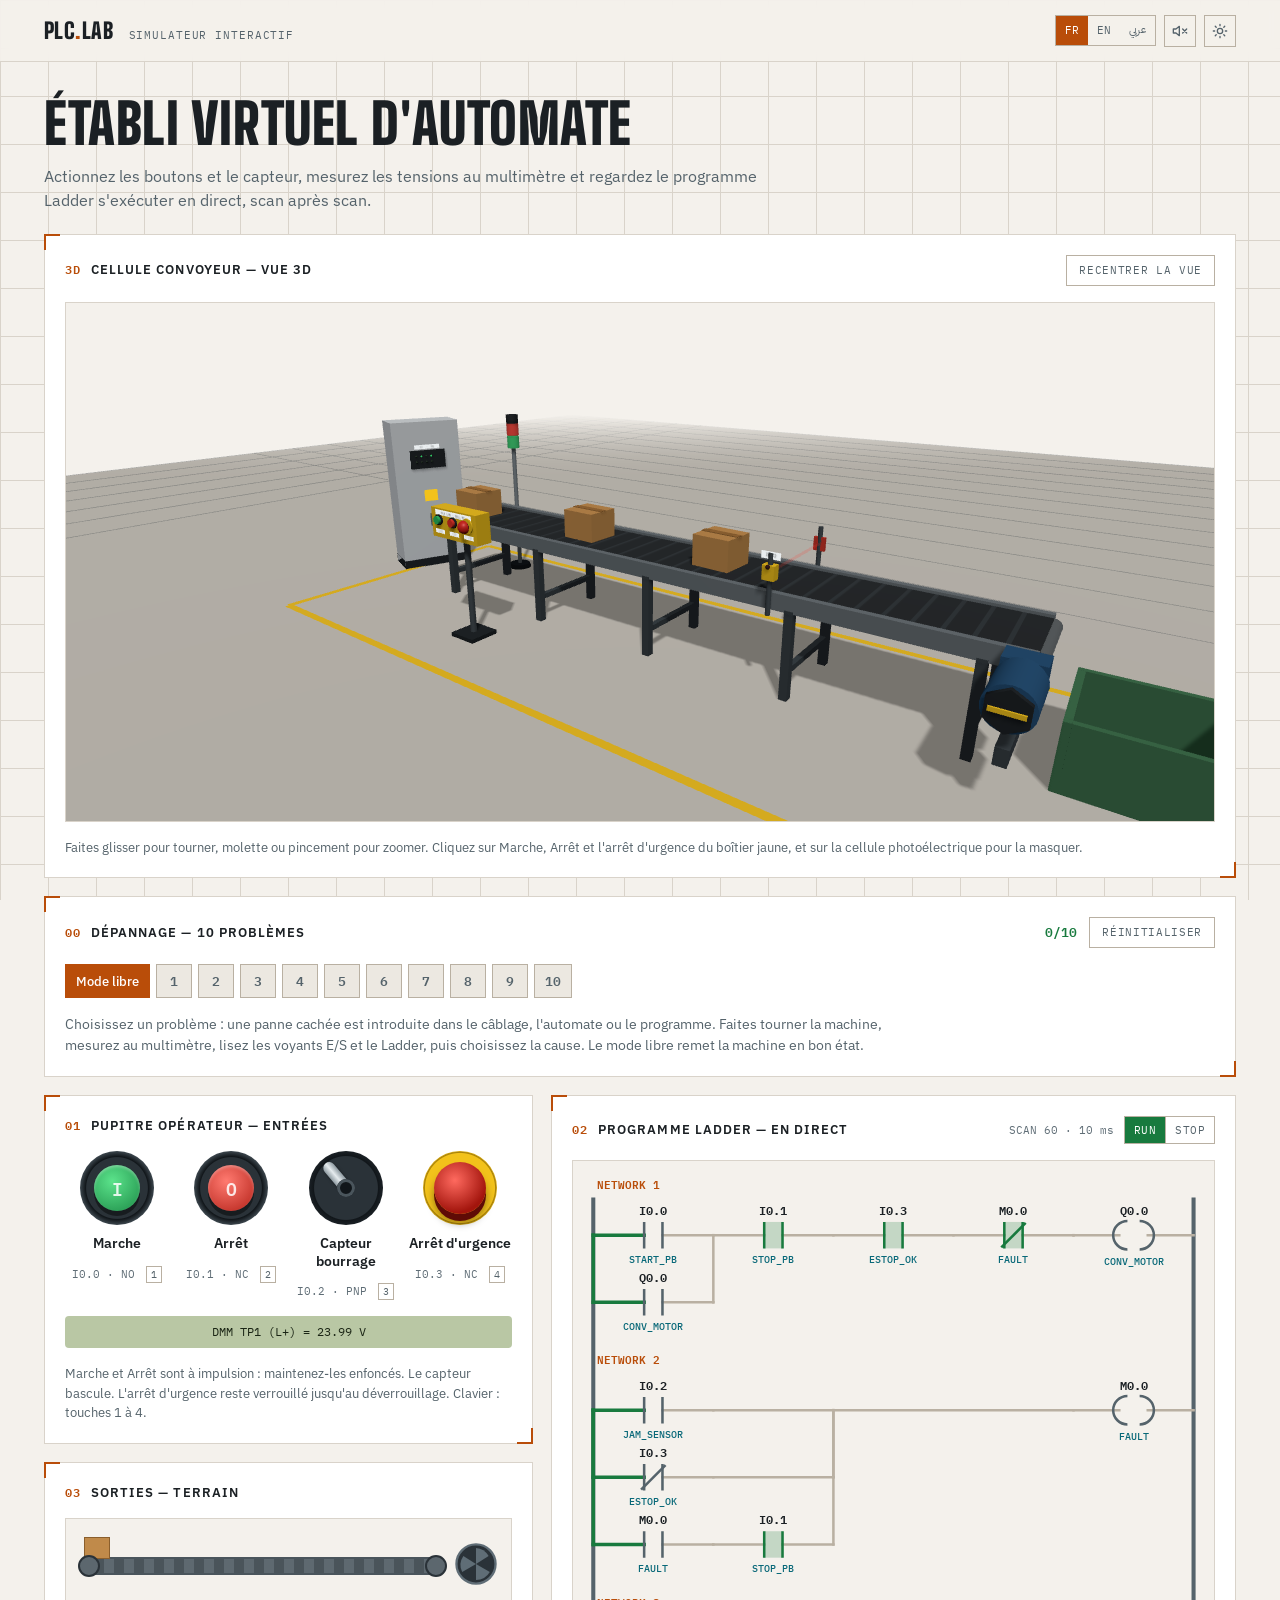
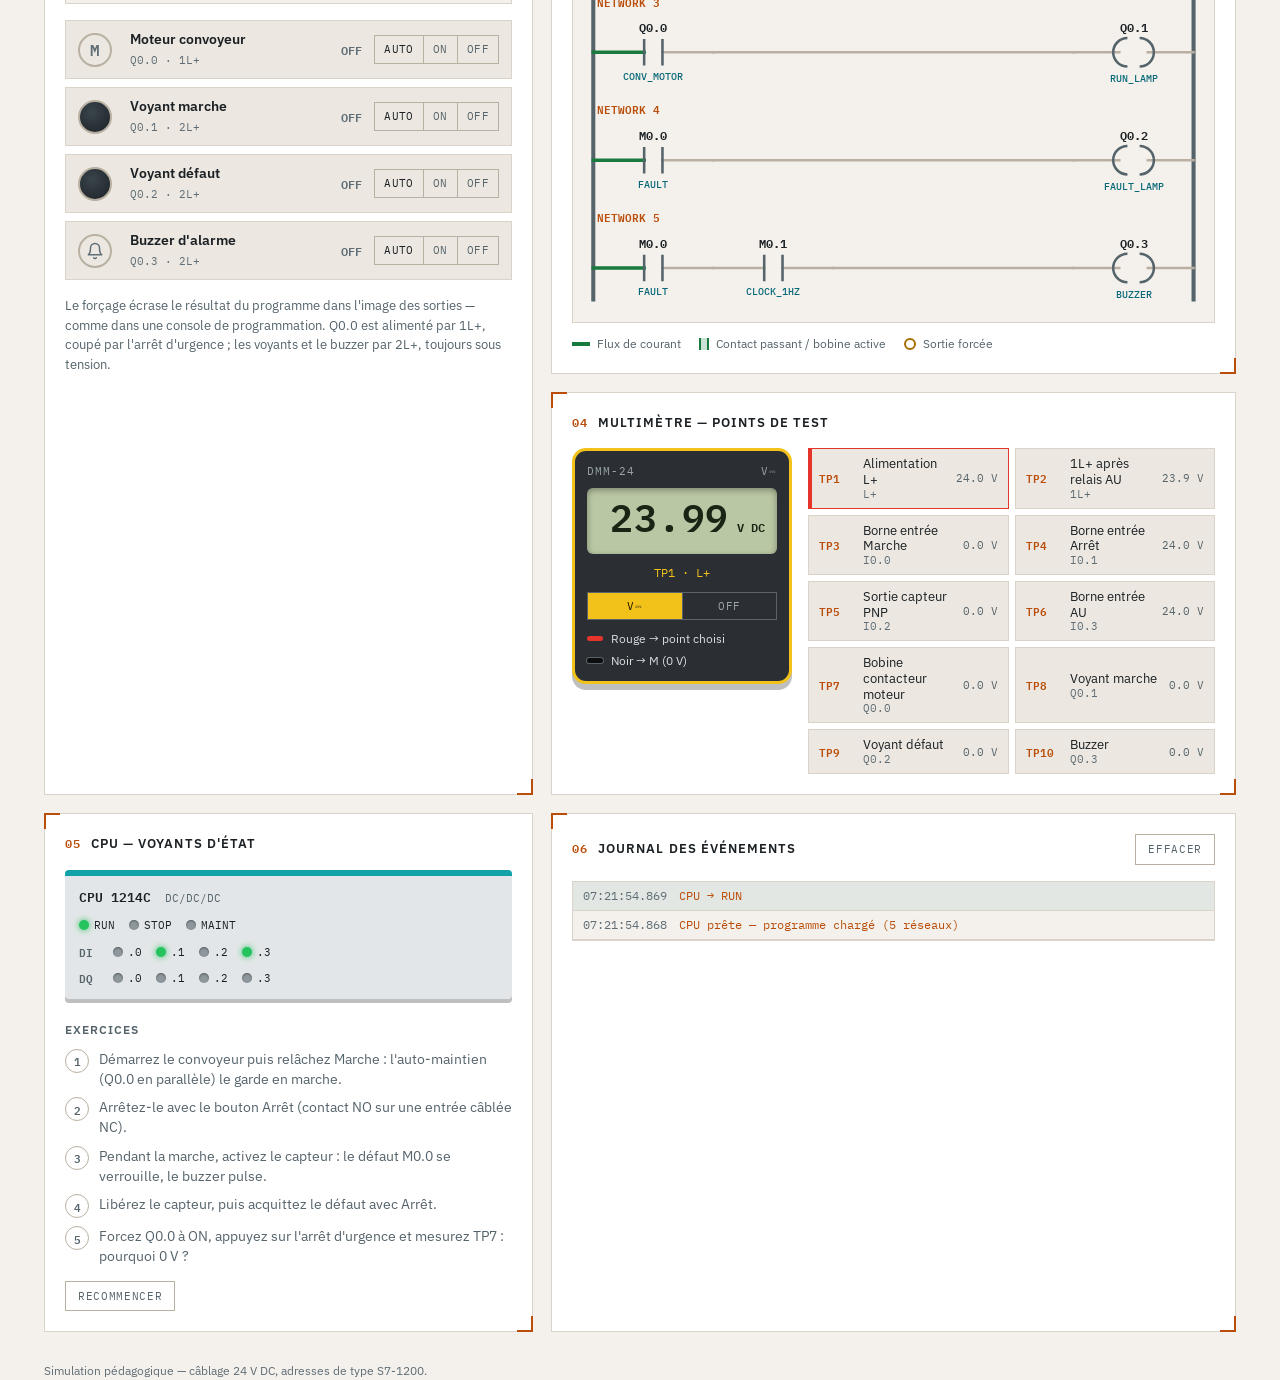
==== commit d760569c: "PLC Lab: add a 3D conveyor cell driven by the simulation three.js scene of the station: belt with sc" ====
--- a/plc-lab/index.html
+++ b/plc-lab/index.html
@@ -56,6 +56,15 @@
     <p data-i18n="intro.p">Actionnez les boutons et le capteur, mesurez les tensions au multimètre et regardez le programme Ladder s'exécuter en direct, scan après scan.</p>
   </section>
 
+  <section class="panel p-scene" aria-labelledby="h-scene">
+    <div class="panel-head">
+      <h2 id="h-scene"><span class="num">3D</span><span data-i18n="scene.title">Cellule convoyeur — vue 3D</span></h2>
+      <button type="button" class="btn-ghost" id="sceneReset" data-i18n="scene.reset">Recentrer la vue</button>
+    </div>
+    <div class="scene" id="scene3d" role="img" data-i18n-label="scene.label" aria-label="Vue 3D de la cellule convoyeur"></div>
+    <p class="hint" data-i18n="scene.hint">Faites glisser pour tourner, molette ou pincement pour zoomer. Cliquez sur Marche, Arrêt et l'arrêt d'urgence du boîtier jaune, et sur la cellule photoélectrique pour la masquer.</p>
+  </section>
+
   <section class="panel p-problems" aria-labelledby="h-problems">
     <div class="panel-head">
       <h2 id="h-problems"><span class="num">00</span><span data-i18n="pb.title">Dépannage — 10 problèmes</span></h2>
@@ -219,8 +228,12 @@
   <span data-i18n="foot">Simulation pédagogique — câblage 24 V DC, adresses de type S7‑1200.</span>
 </footer>
 
+<script type="importmap">
+  { "imports": { "three": "./vendor/three/three.module.min.js", "three/addons/": "./vendor/three/" } }
+</script>
 <script src="js/i18n.js"></script>
 <script src="js/ladder.js"></script>
 <script src="js/app.js"></script>
+<script type="module" src="js/scene3d.js"></script>
 </body>
 </html>
--- a/plc-lab/css/style.css
+++ b/plc-lab/css/style.css
@@ -319,3 +319,11 @@
 .pb-fb.rev{border-color:var(--yellow); background:color-mix(in srgb, var(--yellow) 10%, transparent);}
 .pb-fb.no{border-color:var(--red); background:color-mix(in srgb, var(--red) 10%, transparent);}
 .mini-dmm{margin-top:16px; padding:7px 10px; font-size:12px; background:var(--lcd-bg); color:var(--lcd-text); border-radius:4px; text-align:center;}
+
+/* ===== 3D scene ===== */
+.p-scene{margin-bottom:18px;}
+.scene{position:relative; height:clamp(320px, 52vw, 520px); border:1px solid var(--line); background:var(--bg); overflow:hidden; touch-action:none;}
+.scene canvas{display:block; width:100% !important; height:100% !important;}
+.scene.nogl{display:grid; place-items:center; padding:24px; text-align:center; color:var(--text-dim); height:auto; min-height:140px; touch-action:auto;}
+@media (max-width:600px){ .scene{height:340px;} }
+html[lang="ar"] .btn-ghost, html[lang="ar"] .btn-primary, html[lang="ar"] .chip-free{font-family:'IBM Plex Sans Arabic', sans-serif; letter-spacing:0;}
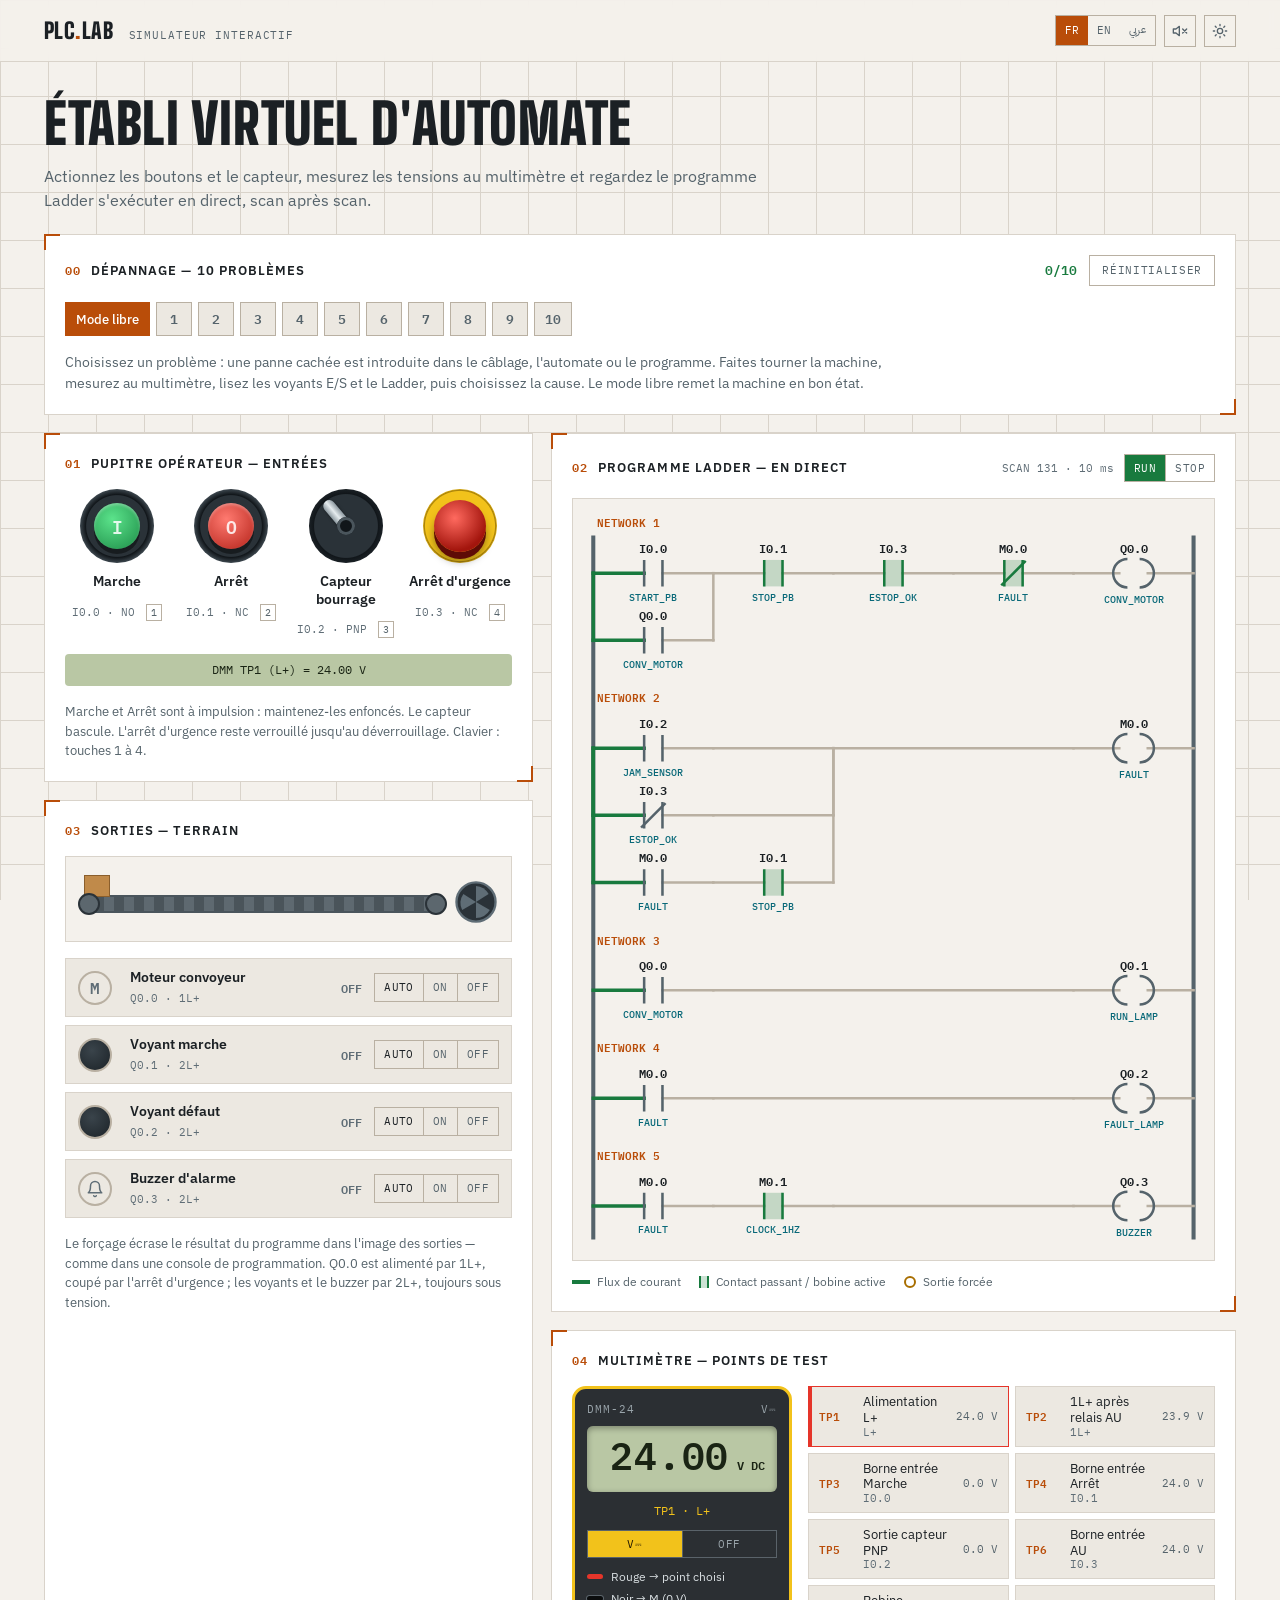
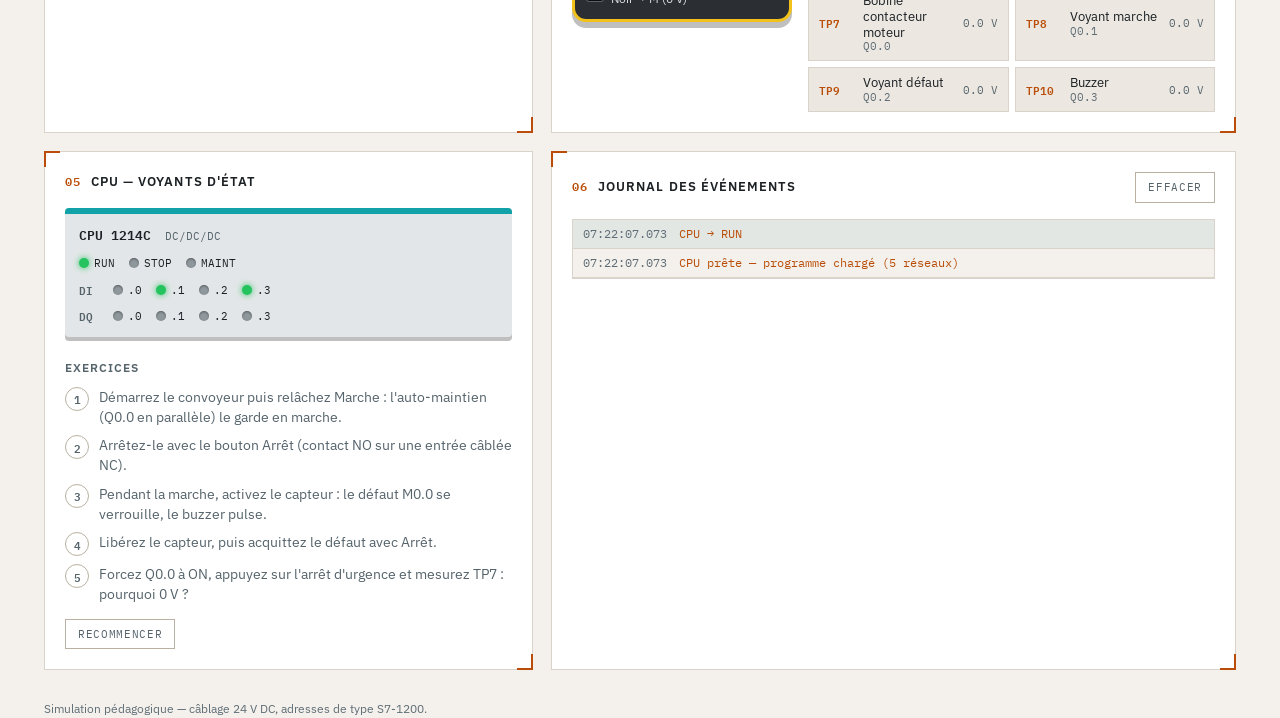
==== commit 24c6e77b: "Merge pull request #9 from ayhem-b/plc-lab-problems" ====
--- a/plc-lab/index.html
+++ b/plc-lab/index.html
@@ -56,15 +56,6 @@
     <p data-i18n="intro.p">Actionnez les boutons et le capteur, mesurez les tensions au multimètre et regardez le programme Ladder s'exécuter en direct, scan après scan.</p>
   </section>
 
-  <section class="panel p-scene" aria-labelledby="h-scene">
-    <div class="panel-head">
-      <h2 id="h-scene"><span class="num">3D</span><span data-i18n="scene.title">Cellule convoyeur — vue 3D</span></h2>
-      <button type="button" class="btn-ghost" id="sceneReset" data-i18n="scene.reset">Recentrer la vue</button>
-    </div>
-    <div class="scene" id="scene3d" role="img" data-i18n-label="scene.label" aria-label="Vue 3D de la cellule convoyeur"></div>
-    <p class="hint" data-i18n="scene.hint">Faites glisser pour tourner, molette ou pincement pour zoomer. Cliquez sur Marche, Arrêt et l'arrêt d'urgence du boîtier jaune, et sur la cellule photoélectrique pour la masquer.</p>
-  </section>
-
   <section class="panel p-problems" aria-labelledby="h-problems">
     <div class="panel-head">
       <h2 id="h-problems"><span class="num">00</span><span data-i18n="pb.title">Dépannage — 10 problèmes</span></h2>
@@ -228,12 +219,8 @@
   <span data-i18n="foot">Simulation pédagogique — câblage 24 V DC, adresses de type S7‑1200.</span>
 </footer>
 
-<script type="importmap">
-  { "imports": { "three": "./vendor/three/three.module.min.js", "three/addons/": "./vendor/three/" } }
-</script>
 <script src="js/i18n.js"></script>
 <script src="js/ladder.js"></script>
 <script src="js/app.js"></script>
-<script type="module" src="js/scene3d.js"></script>
 </body>
 </html>
--- a/plc-lab/css/style.css
+++ b/plc-lab/css/style.css
@@ -319,11 +319,3 @@
 .pb-fb.rev{border-color:var(--yellow); background:color-mix(in srgb, var(--yellow) 10%, transparent);}
 .pb-fb.no{border-color:var(--red); background:color-mix(in srgb, var(--red) 10%, transparent);}
 .mini-dmm{margin-top:16px; padding:7px 10px; font-size:12px; background:var(--lcd-bg); color:var(--lcd-text); border-radius:4px; text-align:center;}
-
-/* ===== 3D scene ===== */
-.p-scene{margin-bottom:18px;}
-.scene{position:relative; height:clamp(320px, 52vw, 520px); border:1px solid var(--line); background:var(--bg); overflow:hidden; touch-action:none;}
-.scene canvas{display:block; width:100% !important; height:100% !important;}
-.scene.nogl{display:grid; place-items:center; padding:24px; text-align:center; color:var(--text-dim); height:auto; min-height:140px; touch-action:auto;}
-@media (max-width:600px){ .scene{height:340px;} }
-html[lang="ar"] .btn-ghost, html[lang="ar"] .btn-primary, html[lang="ar"] .chip-free{font-family:'IBM Plex Sans Arabic', sans-serif; letter-spacing:0;}
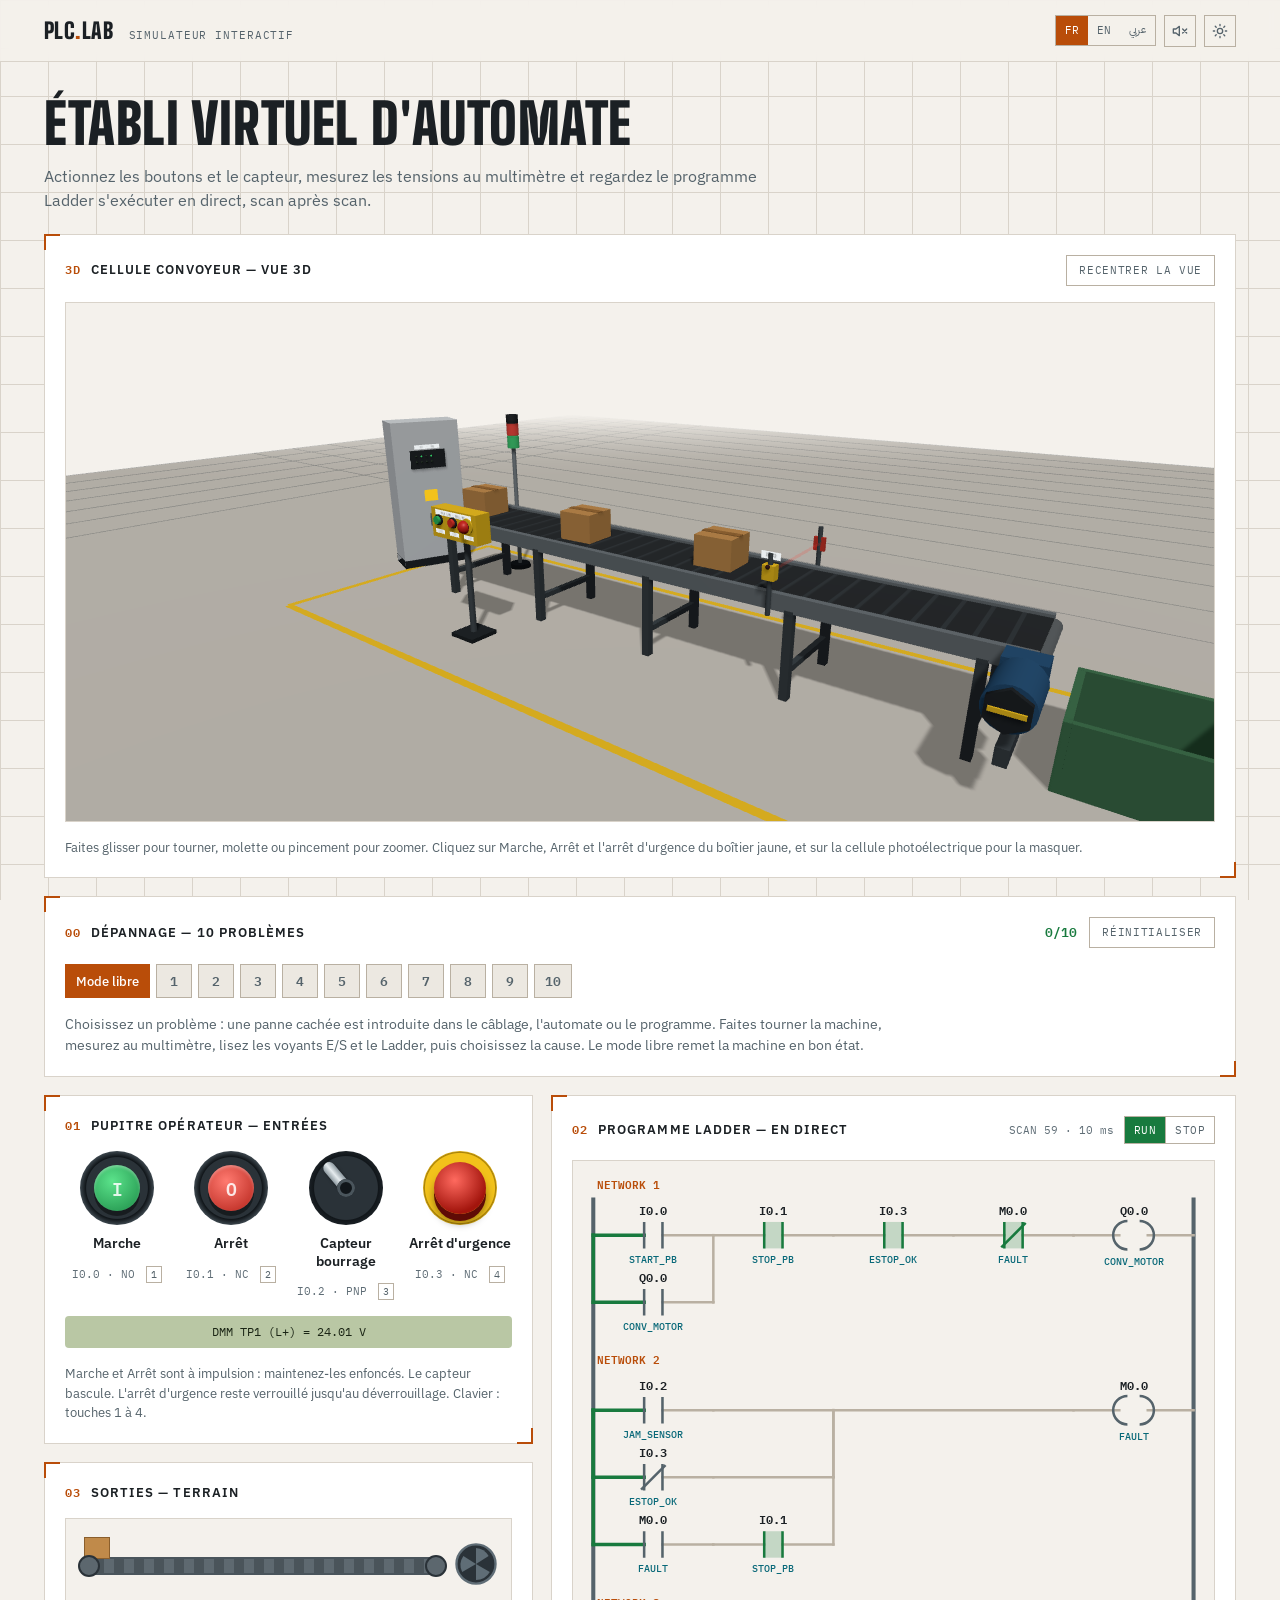
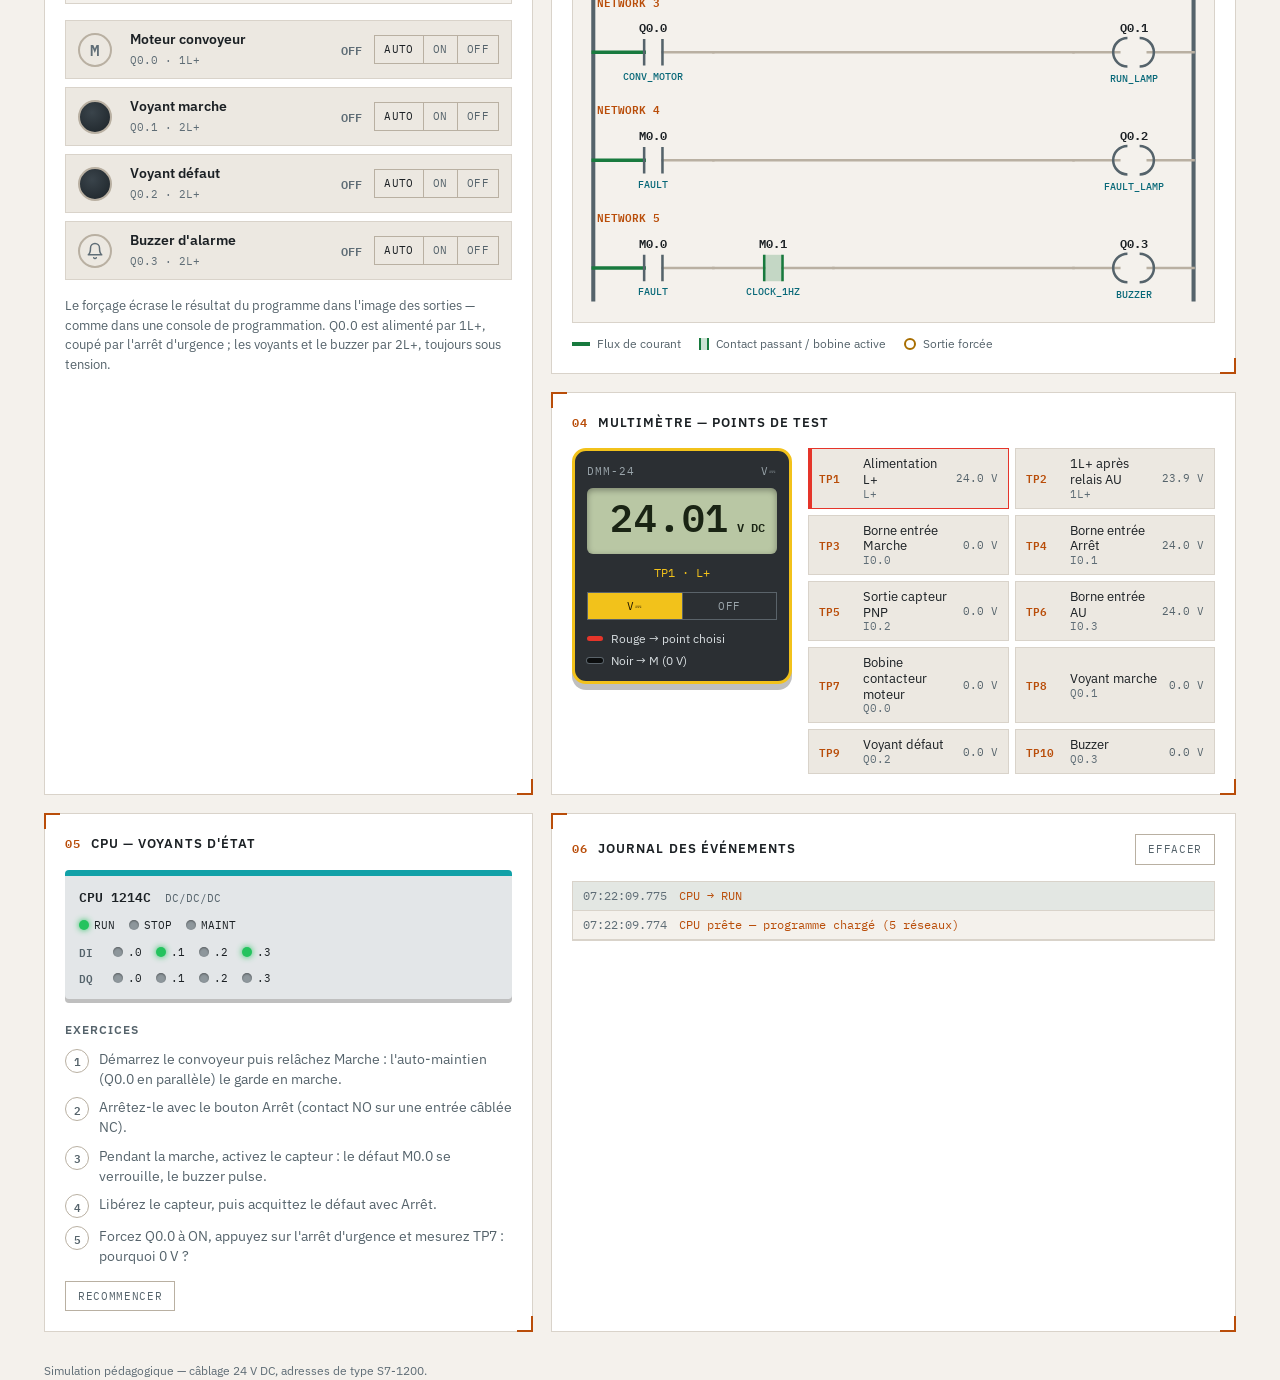
==== commit f71e6c37: "Merge pull request #10 from ayhem-b/plc-lab-3d" ====
--- a/plc-lab/index.html
+++ b/plc-lab/index.html
@@ -56,6 +56,15 @@
     <p data-i18n="intro.p">Actionnez les boutons et le capteur, mesurez les tensions au multimètre et regardez le programme Ladder s'exécuter en direct, scan après scan.</p>
   </section>
 
+  <section class="panel p-scene" aria-labelledby="h-scene">
+    <div class="panel-head">
+      <h2 id="h-scene"><span class="num">3D</span><span data-i18n="scene.title">Cellule convoyeur — vue 3D</span></h2>
+      <button type="button" class="btn-ghost" id="sceneReset" data-i18n="scene.reset">Recentrer la vue</button>
+    </div>
+    <div class="scene" id="scene3d" role="img" data-i18n-label="scene.label" aria-label="Vue 3D de la cellule convoyeur"></div>
+    <p class="hint" data-i18n="scene.hint">Faites glisser pour tourner, molette ou pincement pour zoomer. Cliquez sur Marche, Arrêt et l'arrêt d'urgence du boîtier jaune, et sur la cellule photoélectrique pour la masquer.</p>
+  </section>
+
   <section class="panel p-problems" aria-labelledby="h-problems">
     <div class="panel-head">
       <h2 id="h-problems"><span class="num">00</span><span data-i18n="pb.title">Dépannage — 10 problèmes</span></h2>
@@ -219,8 +228,12 @@
   <span data-i18n="foot">Simulation pédagogique — câblage 24 V DC, adresses de type S7‑1200.</span>
 </footer>
 
+<script type="importmap">
+  { "imports": { "three": "./vendor/three/three.module.min.js", "three/addons/": "./vendor/three/" } }
+</script>
 <script src="js/i18n.js"></script>
 <script src="js/ladder.js"></script>
 <script src="js/app.js"></script>
+<script type="module" src="js/scene3d.js"></script>
 </body>
 </html>
--- a/plc-lab/css/style.css
+++ b/plc-lab/css/style.css
@@ -319,3 +319,11 @@
 .pb-fb.rev{border-color:var(--yellow); background:color-mix(in srgb, var(--yellow) 10%, transparent);}
 .pb-fb.no{border-color:var(--red); background:color-mix(in srgb, var(--red) 10%, transparent);}
 .mini-dmm{margin-top:16px; padding:7px 10px; font-size:12px; background:var(--lcd-bg); color:var(--lcd-text); border-radius:4px; text-align:center;}
+
+/* ===== 3D scene ===== */
+.p-scene{margin-bottom:18px;}
+.scene{position:relative; height:clamp(320px, 52vw, 520px); border:1px solid var(--line); background:var(--bg); overflow:hidden; touch-action:none;}
+.scene canvas{display:block; width:100% !important; height:100% !important;}
+.scene.nogl{display:grid; place-items:center; padding:24px; text-align:center; color:var(--text-dim); height:auto; min-height:140px; touch-action:auto;}
+@media (max-width:600px){ .scene{height:340px;} }
+html[lang="ar"] .btn-ghost, html[lang="ar"] .btn-primary, html[lang="ar"] .chip-free{font-family:'IBM Plex Sans Arabic', sans-serif; letter-spacing:0;}
